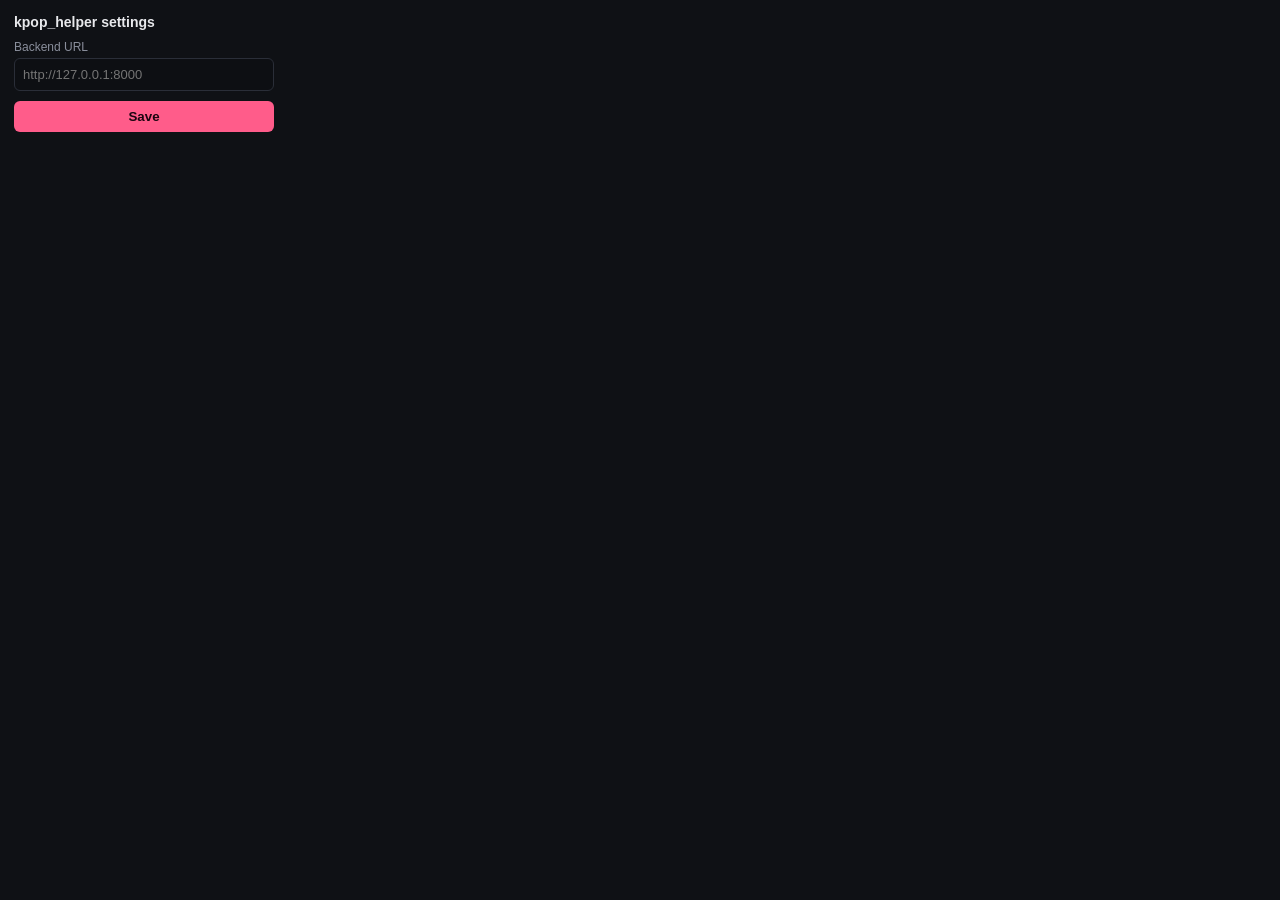
==== extension/popup.html @ e89f2258 "Add stage 3 Chrome extension: overlay directly on youtube.com A content script injects a small "翻譯" " ====
<!doctype html>
<html>
<head>
<meta charset="utf-8" />
<style>
  body {
    width: 260px;
    font-family: -apple-system, "Segoe UI", Roboto, Helvetica, Arial, sans-serif;
    background: #0f1115;
    color: #e8e9ec;
    padding: 14px;
    margin: 0;
  }
  h1 { font-size: 14px; margin: 0 0 10px; }
  label { font-size: 12px; color: #8a8f9c; display: block; margin-bottom: 4px; }
  input {
    width: 100%;
    background: #0d0f13;
    border: 1px solid #2a2e38;
    color: #e8e9ec;
    padding: 8px;
    border-radius: 6px;
    font-size: 13px;
    box-sizing: border-box;
    margin-bottom: 10px;
  }
  button {
    width: 100%;
    background: #ff5c8a;
    color: #1a0510;
    border: none;
    padding: 8px;
    border-radius: 6px;
    font-weight: 600;
    cursor: pointer;
  }
  #saved { font-size: 12px; color: #8a8f9c; margin-top: 8px; text-align: center; min-height: 14px; }
</style>
</head>
<body>
  <h1>kpop_helper settings</h1>
  <label for="backendUrl">Backend URL</label>
  <input type="text" id="backendUrl" placeholder="http://127.0.0.1:8000" />
  <button id="saveBtn">Save</button>
  <div id="saved"></div>
  <script src="popup.js"></script>
</body>
</html>
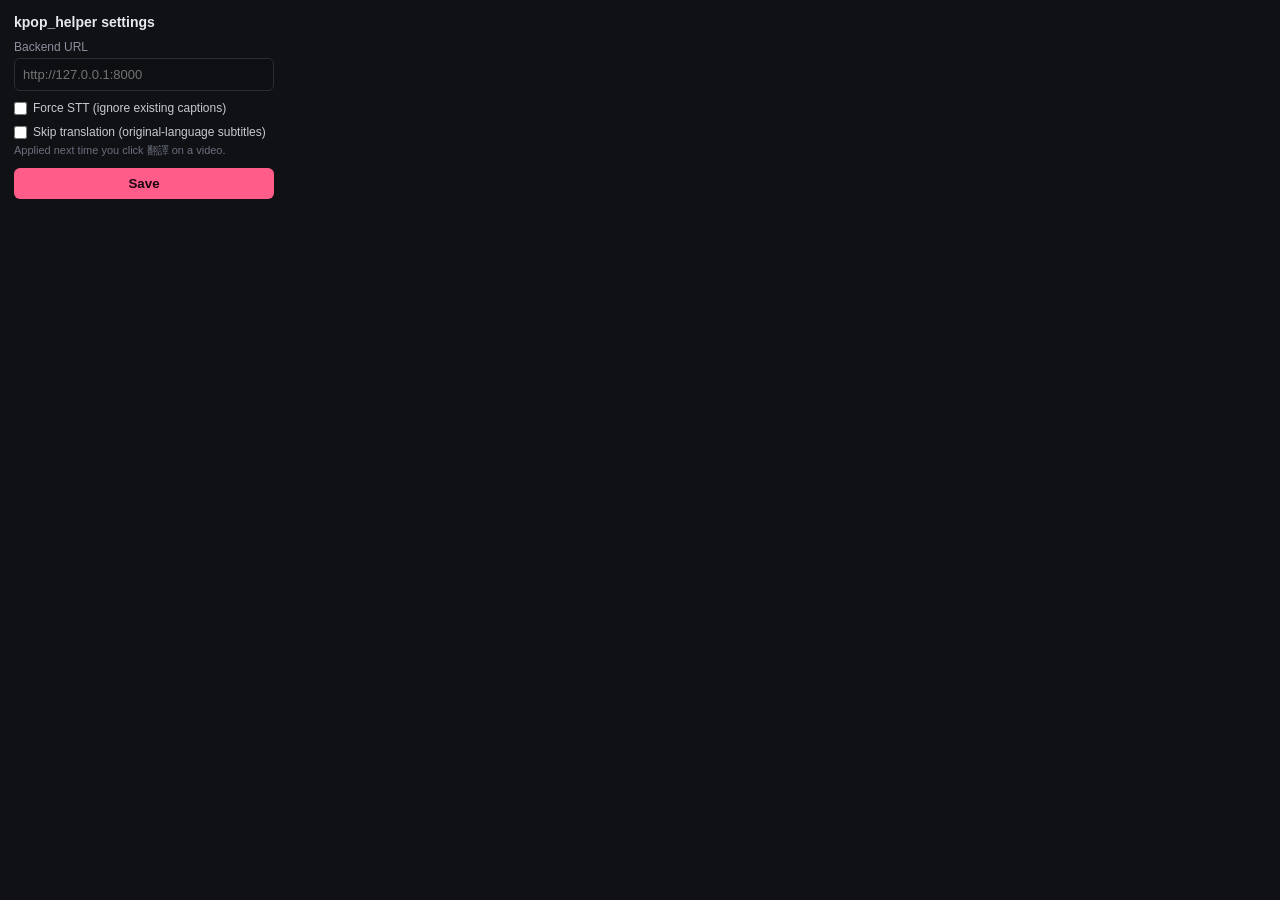
==== commit d1979060: "Add force_stt and skip_translation options to bypass captions/LLM Two independent overrides, availab" ====
--- a/extension/popup.html
+++ b/extension/popup.html
@@ -35,12 +35,27 @@
     cursor: pointer;
   }
   #saved { font-size: 12px; color: #8a8f9c; margin-top: 8px; text-align: center; min-height: 14px; }
+  .checkbox-row { display: flex; align-items: center; gap: 6px; font-size: 12px; color: #c7cad1; margin-bottom: 10px; }
+  .checkbox-row input { width: auto; margin: 0; }
+  .checkbox-row label { margin: 0; color: inherit; }
+  .hint { font-size: 11px; color: #6a6f7c; margin: -6px 0 10px; }
 </style>
 </head>
 <body>
   <h1>kpop_helper settings</h1>
   <label for="backendUrl">Backend URL</label>
   <input type="text" id="backendUrl" placeholder="http://127.0.0.1:8000" />
+
+  <div class="checkbox-row">
+    <input type="checkbox" id="forceStt" />
+    <label for="forceStt">Force STT (ignore existing captions)</label>
+  </div>
+  <div class="checkbox-row">
+    <input type="checkbox" id="skipTranslation" />
+    <label for="skipTranslation">Skip translation (original-language subtitles)</label>
+  </div>
+  <p class="hint">Applied next time you click 翻譯 on a video.</p>
+
   <button id="saveBtn">Save</button>
   <div id="saved"></div>
   <script src="popup.js"></script>
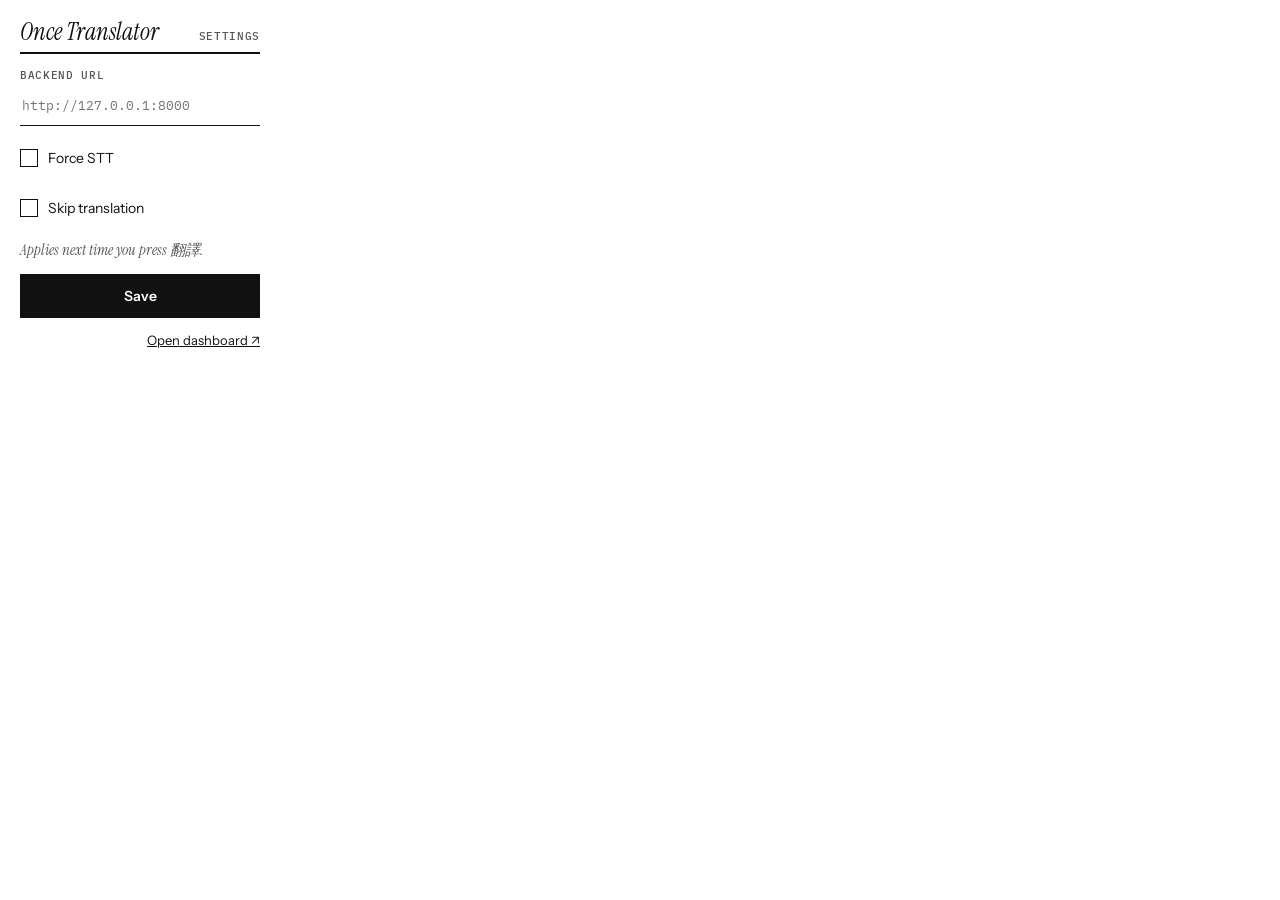
==== commit fd6cb8ed: "Redesign dashboard and extension as "Once Translator" - Dashboard: new editorial "zine" look (Instru" ====
--- a/extension/popup.html
+++ b/extension/popup.html
@@ -1,63 +1,104 @@
 <!doctype html>
-<html>
+<html lang="en">
 <head>
 <meta charset="utf-8" />
+<link rel="stylesheet" href="https://fonts.googleapis.com/css2?family=Instrument+Serif:ital@0;1&family=Instrument+Sans:wght@400;500;600&family=IBM+Plex+Mono:wght@400;500&display=swap" />
 <style>
+  * { box-sizing: border-box; }
   body {
-    width: 260px;
-    font-family: -apple-system, "Segoe UI", Roboto, Helvetica, Arial, sans-serif;
-    background: #0f1115;
-    color: #e8e9ec;
-    padding: 14px;
+    width: 280px;
     margin: 0;
+    padding: 20px;
+    background: #fff;
+    color: #111;
+    font-family: "Instrument Sans", "Segoe UI", "Microsoft JhengHei", sans-serif;
+    display: flex;
+    flex-direction: column;
+    gap: 14px;
   }
-  h1 { font-size: 14px; margin: 0 0 10px; }
-  label { font-size: 12px; color: #8a8f9c; display: block; margin-bottom: 4px; }
-  input {
-    width: 100%;
-    background: #0d0f13;
-    border: 1px solid #2a2e38;
-    color: #e8e9ec;
-    padding: 8px;
-    border-radius: 6px;
-    font-size: 13px;
-    box-sizing: border-box;
-    margin-bottom: 10px;
+  .head {
+    display: flex;
+    align-items: baseline;
+    justify-content: space-between;
+    border-bottom: 2px solid #111;
+    padding-bottom: 8px;
   }
-  button {
-    width: 100%;
-    background: #ff5c8a;
-    color: #1a0510;
+  h1 { margin: 0; font: italic 400 24px/1 "Instrument Serif", Georgia, serif; }
+  .lbl {
+    font: 500 11px "IBM Plex Mono", ui-monospace, Consolas, monospace;
+    letter-spacing: 0.06em;
+    text-transform: uppercase;
+    color: #555;
+  }
+  .field { display: flex; flex-direction: column; gap: 4px; }
+  input[type="text"] {
+    height: 40px;
     border: none;
-    padding: 8px;
-    border-radius: 6px;
-    font-weight: 600;
+    border-bottom: 1.5px solid #111;
+    border-radius: 0;
+    padding: 0 2px;
+    background: transparent;
+    color: #111;
+    font: 400 13px "IBM Plex Mono", ui-monospace, Consolas, monospace;
+  }
+  .check { display: flex; align-items: center; gap: 10px; min-height: 36px; font-size: 14px; cursor: pointer; }
+  .check input {
+    appearance: none;
+    -webkit-appearance: none;
+    margin: 0;
+    width: 18px;
+    height: 18px;
+    flex-shrink: 0;
+    border: 1.5px solid #111;
+    display: grid;
+    place-content: center;
     cursor: pointer;
   }
-  #saved { font-size: 12px; color: #8a8f9c; margin-top: 8px; text-align: center; min-height: 14px; }
-  .checkbox-row { display: flex; align-items: center; gap: 6px; font-size: 12px; color: #c7cad1; margin-bottom: 10px; }
-  .checkbox-row input { width: auto; margin: 0; }
-  .checkbox-row label { margin: 0; color: inherit; }
-  .hint { font-size: 11px; color: #6a6f7c; margin: -6px 0 10px; }
+  .check input:checked { background: #111; }
+  .check input:checked::after {
+    content: "";
+    width: 9px;
+    height: 5px;
+    border: solid #fff;
+    border-width: 0 0 1.8px 1.8px;
+    transform: translateY(-1px) rotate(-45deg);
+  }
+  .hint { margin: 0; font: italic 400 15px "Instrument Serif", Georgia, serif; color: #555; }
+  button {
+    height: 44px;
+    border: 1.5px solid #111;
+    background: #111;
+    color: #fff;
+    font: 600 14px "Instrument Sans", "Segoe UI", sans-serif;
+    cursor: pointer;
+  }
+  button:hover { background: #333; }
+  input:focus-visible, button:focus-visible, a:focus-visible { outline: 2px solid #111; outline-offset: 2px; }
+  .foot { display: flex; justify-content: space-between; align-items: baseline; min-height: 16px; }
+  #saved { font: 400 12px "IBM Plex Mono", ui-monospace, Consolas, monospace; color: #555; }
+  a { font-size: 13px; color: #111; }
 </style>
 </head>
 <body>
-  <h1>kpop_helper settings</h1>
-  <label for="backendUrl">Backend URL</label>
-  <input type="text" id="backendUrl" placeholder="http://127.0.0.1:8000" />
+  <div class="head">
+    <h1>Once Translator</h1>
+    <span class="lbl">Settings</span>
+  </div>
 
-  <div class="checkbox-row">
-    <input type="checkbox" id="forceStt" />
-    <label for="forceStt">Force STT (ignore existing captions)</label>
-  </div>
-  <div class="checkbox-row">
-    <input type="checkbox" id="skipTranslation" />
-    <label for="skipTranslation">Skip translation (original-language subtitles)</label>
-  </div>
-  <p class="hint">Applied next time you click 翻譯 on a video.</p>
+  <label class="field">
+    <span class="lbl">Backend URL</span>
+    <input type="text" id="backendUrl" placeholder="http://127.0.0.1:8000" />
+  </label>
+
+  <label class="check" title="Ignore existing captions, always transcribe"><input type="checkbox" id="forceStt" /> Force STT</label>
+  <label class="check" title="Show original-language subtitles"><input type="checkbox" id="skipTranslation" /> Skip translation</label>
+  <p class="hint">Applies next time you press 翻譯.</p>
 
   <button id="saveBtn">Save</button>
-  <div id="saved"></div>
+  <div class="foot">
+    <span id="saved" role="status"></span>
+    <a id="dashboardLink" href="http://127.0.0.1:8000" target="_blank" rel="noopener">Open dashboard ↗</a>
+  </div>
   <script src="popup.js"></script>
 </body>
 </html>
